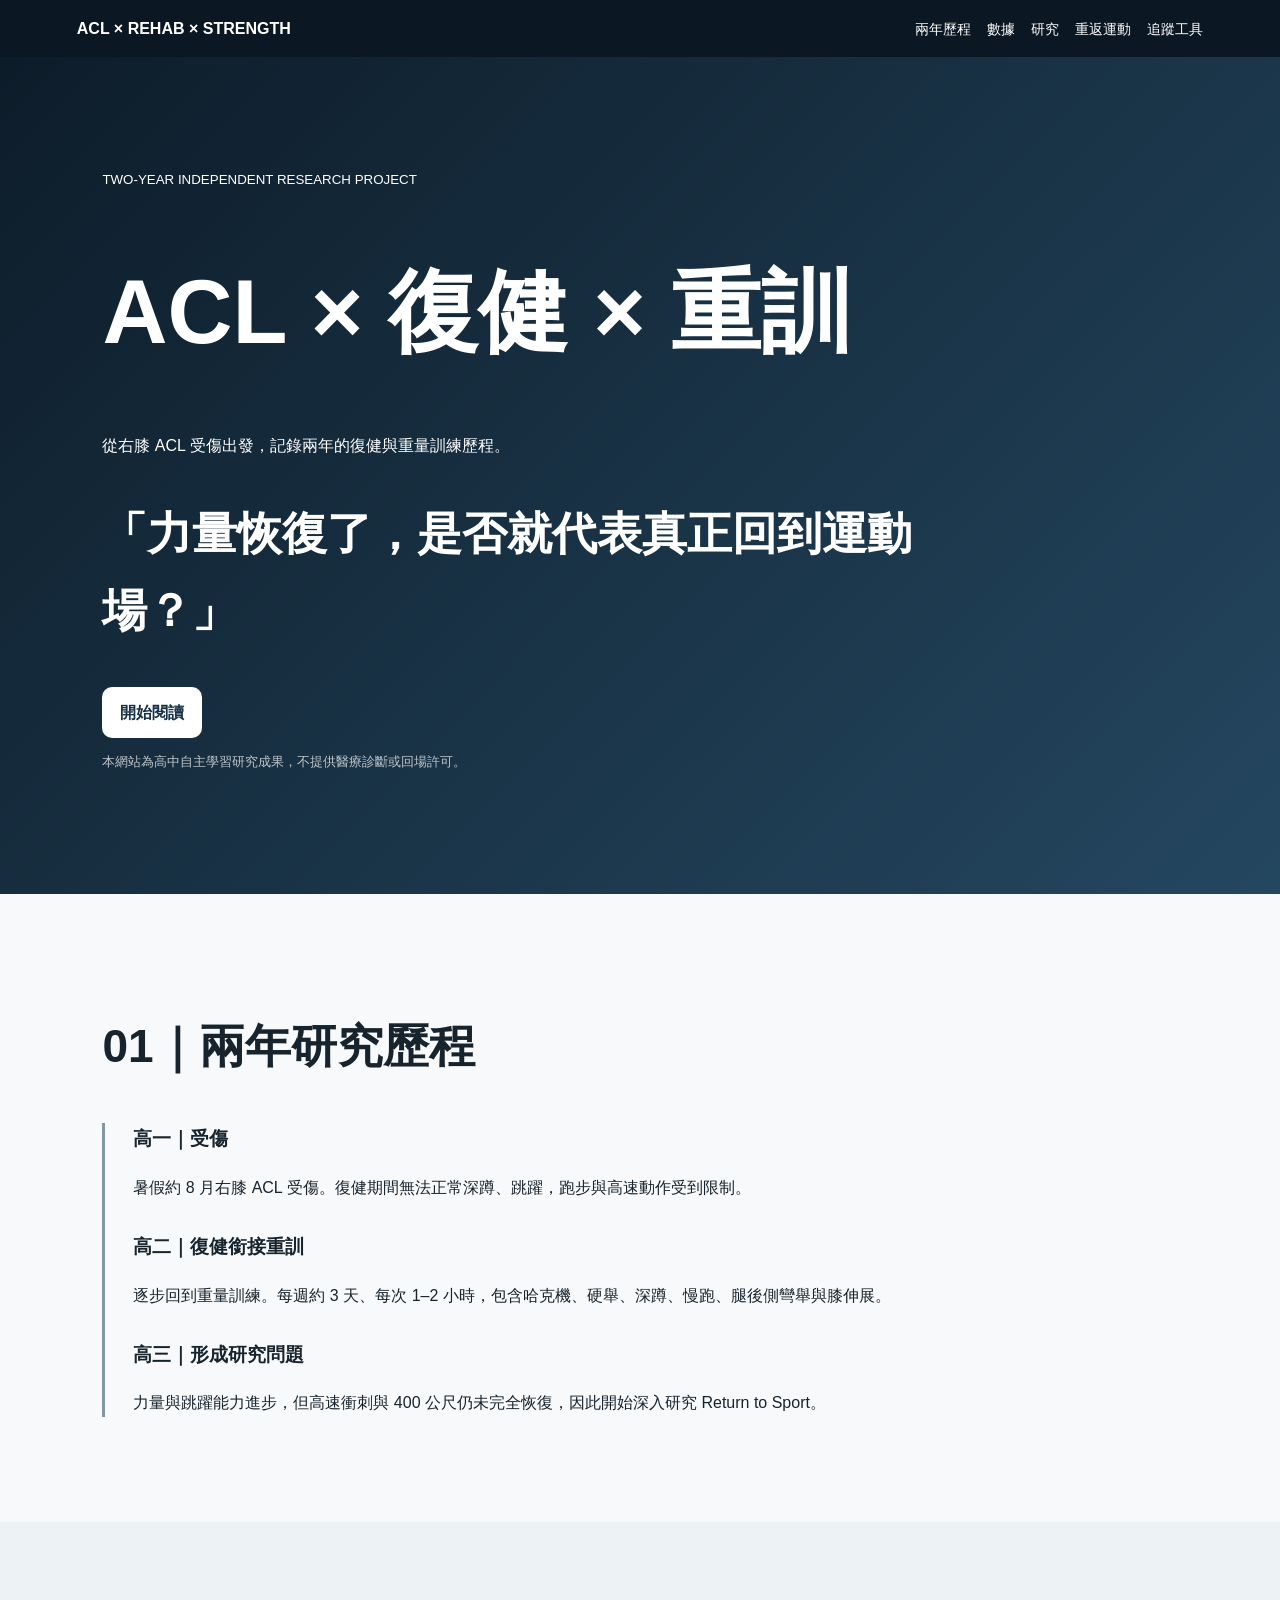
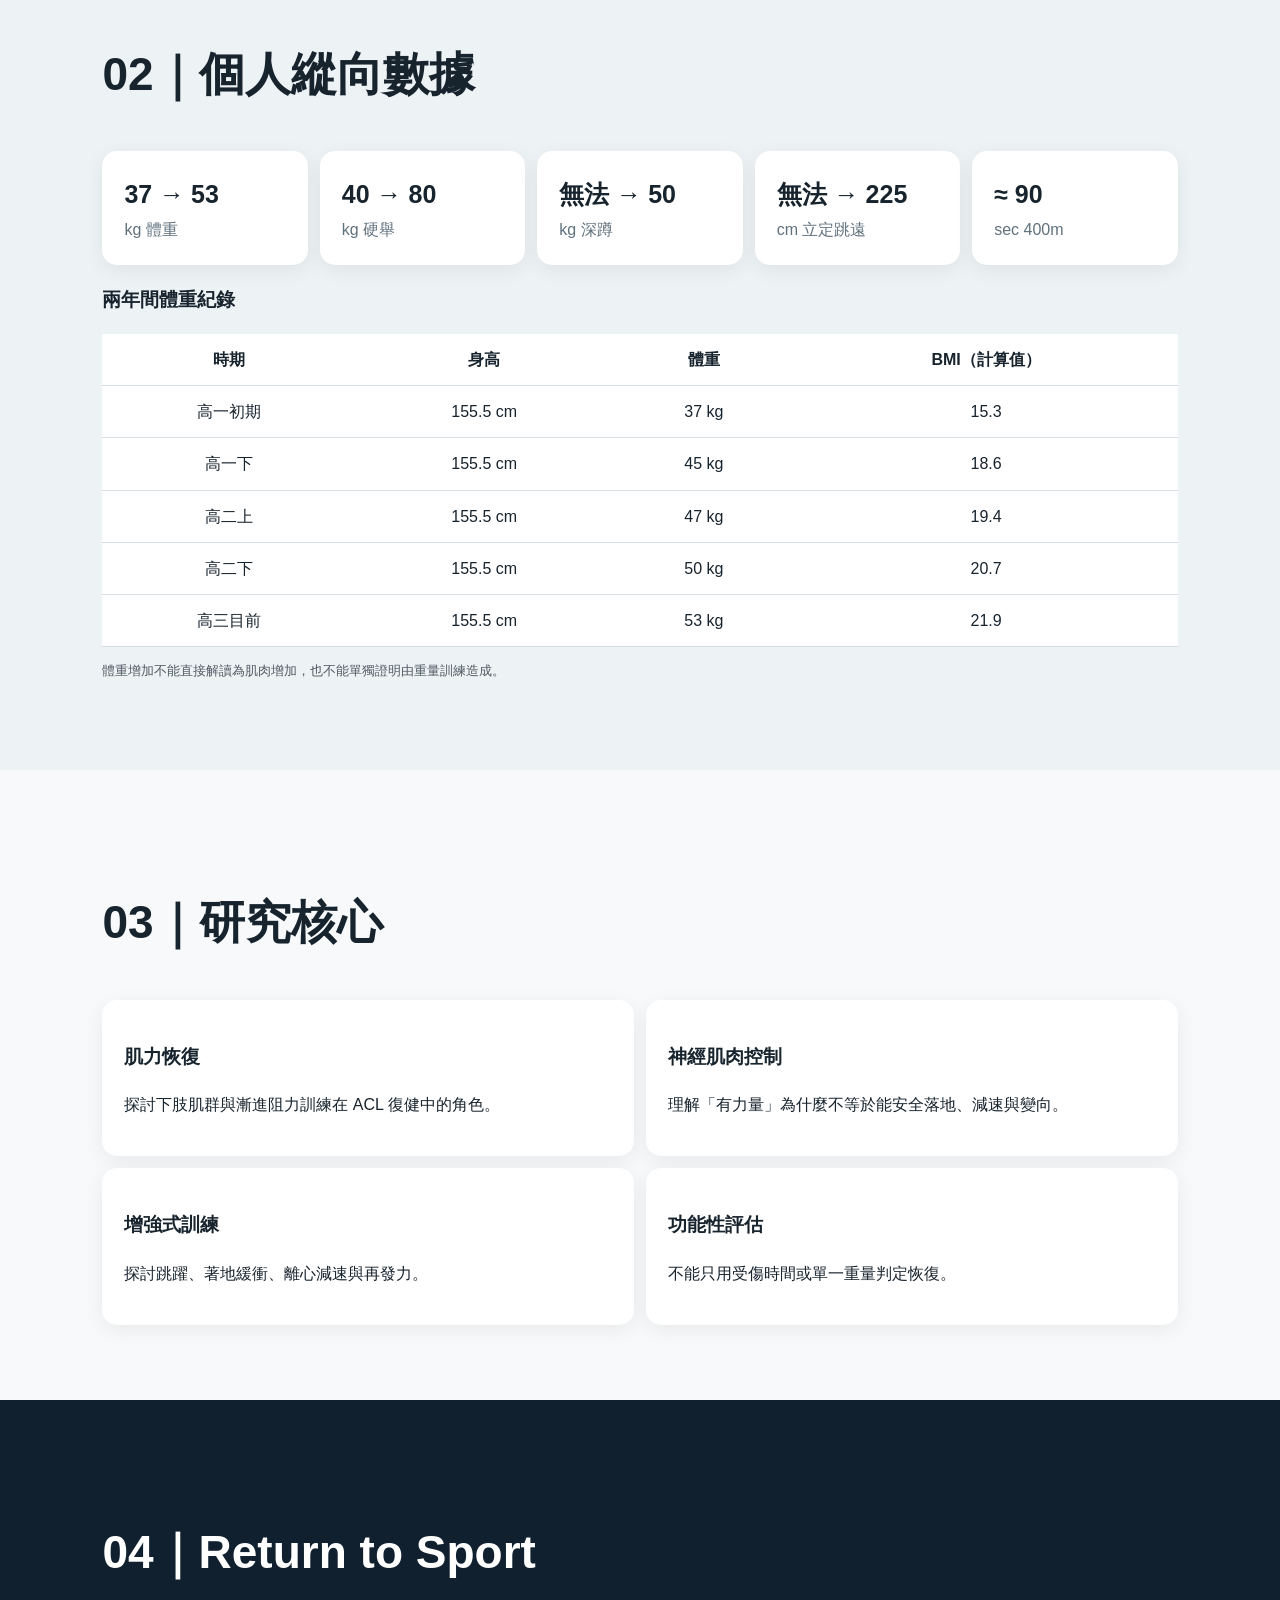
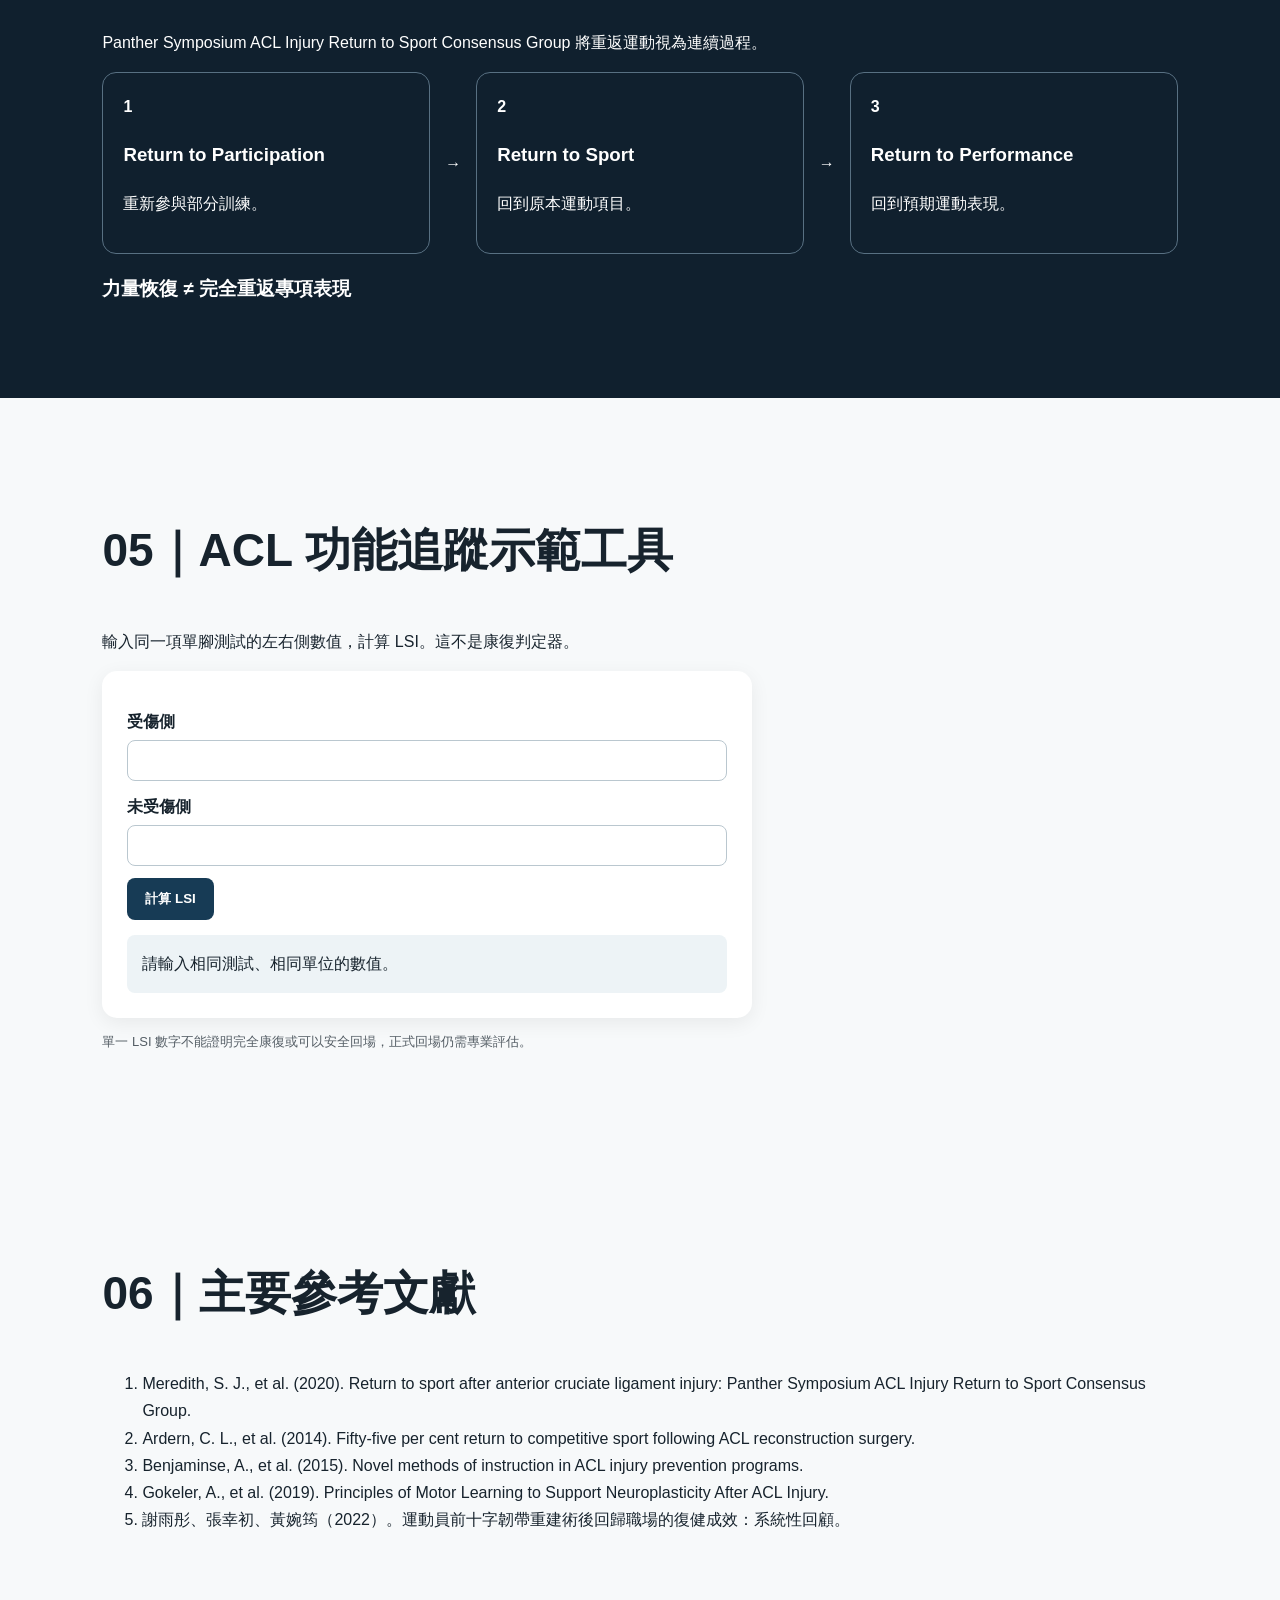
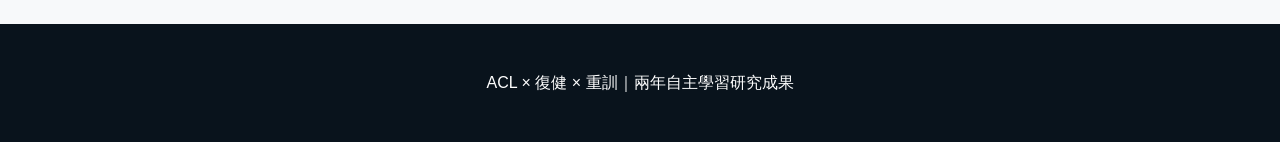
==== index.html @ 2fb3a778 "Add files via upload" ====
<!doctype html><html lang="zh-Hant"><head><meta charset="utf-8"><meta name="viewport" content="width=device-width,initial-scale=1"><title>ACL × 復健 × 重訓｜兩年自主專題</title><link rel="stylesheet" href="style.css"></head><body>
<header><b>ACL × REHAB × STRENGTH</b><nav><a href="#journey">兩年歷程</a><a href="#data">數據</a><a href="#research">研究</a><a href="#rts">重返運動</a><a href="#tool">追蹤工具</a></nav></header>
<section class="hero"><small>TWO-YEAR INDEPENDENT RESEARCH PROJECT</small><h1>ACL × 復健 × 重訓</h1><p>從右膝 ACL 受傷出發，記錄兩年的復健與重量訓練歷程。</p><h2>「力量恢復了，是否就代表真正回到運動場？」</h2><a class="btn" href="#journey">開始閱讀</a><p class="note">本網站為高中自主學習研究成果，不提供醫療診斷或回場許可。</p></section>
<main>
<section id="journey"><h2>01｜兩年研究歷程</h2><div class="timeline"><article><h3>高一｜受傷</h3><p>暑假約 8 月右膝 ACL 受傷。復健期間無法正常深蹲、跳躍，跑步與高速動作受到限制。</p></article><article><h3>高二｜復健銜接重訓</h3><p>逐步回到重量訓練。每週約 3 天、每次 1–2 小時，包含哈克機、硬舉、深蹲、慢跑、腿後側彎舉與膝伸展。</p></article><article><h3>高三｜形成研究問題</h3><p>力量與跳躍能力進步，但高速衝刺與 400 公尺仍未完全恢復，因此開始深入研究 Return to Sport。</p></article></div></section>
<section id="data" class="alt"><h2>02｜個人縱向數據</h2><div class="cards"><div><b>37 → 53</b><span>kg 體重</span></div><div><b>40 → 80</b><span>kg 硬舉</span></div><div><b>無法 → 50</b><span>kg 深蹲</span></div><div><b>無法 → 225</b><span>cm 立定跳遠</span></div><div><b>≈ 90</b><span>sec 400m</span></div></div>
<h3>兩年間體重紀錄</h3><table><tr><th>時期</th><th>身高</th><th>體重</th><th>BMI（計算值）</th></tr><tr><td>高一初期</td><td>155.5 cm</td><td>37 kg</td><td>15.3</td></tr><tr><td>高一下</td><td>155.5 cm</td><td>45 kg</td><td>18.6</td></tr><tr><td>高二上</td><td>155.5 cm</td><td>47 kg</td><td>19.4</td></tr><tr><td>高二下</td><td>155.5 cm</td><td>50 kg</td><td>20.7</td></tr><tr><td>高三目前</td><td>155.5 cm</td><td>53 kg</td><td>21.9</td></tr></table><p class="note">體重增加不能直接解讀為肌肉增加，也不能單獨證明由重量訓練造成。</p></section>
<section id="research"><h2>03｜研究核心</h2><div class="topics"><article><h3>肌力恢復</h3><p>探討下肢肌群與漸進阻力訓練在 ACL 復健中的角色。</p></article><article><h3>神經肌肉控制</h3><p>理解「有力量」為什麼不等於能安全落地、減速與變向。</p></article><article><h3>增強式訓練</h3><p>探討跳躍、著地緩衝、離心減速與再發力。</p></article><article><h3>功能性評估</h3><p>不能只用受傷時間或單一重量判定恢復。</p></article></div></section>
<section id="rts" class="dark"><h2>04｜Return to Sport</h2><p>Panther Symposium ACL Injury Return to Sport Consensus Group 將重返運動視為連續過程。</p><div class="steps"><div><b>1</b><h3>Return to Participation</h3><p>重新參與部分訓練。</p></div><div>→</div><div><b>2</b><h3>Return to Sport</h3><p>回到原本運動項目。</p></div><div>→</div><div><b>3</b><h3>Return to Performance</h3><p>回到預期運動表現。</p></div></div><h3>力量恢復 ≠ 完全重返專項表現</h3></section>
<section id="tool"><h2>05｜ACL 功能追蹤示範工具</h2><p>輸入同一項單腳測試的左右側數值，計算 LSI。這不是康復判定器。</p><div class="calc"><label>受傷側<input id="injured" type="number" min="0" step=".1"></label><label>未受傷側<input id="healthy" type="number" min="0" step=".1"></label><button onclick="calcLSI()">計算 LSI</button><div id="result">請輸入相同測試、相同單位的數值。</div></div><p class="note">單一 LSI 數字不能證明完全康復或可以安全回場，正式回場仍需專業評估。</p></section>
<section><h2>06｜主要參考文獻</h2><ol><li>Meredith, S. J., et al. (2020). Return to sport after anterior cruciate ligament injury: Panther Symposium ACL Injury Return to Sport Consensus Group.</li><li>Ardern, C. L., et al. (2014). Fifty-five per cent return to competitive sport following ACL reconstruction surgery.</li><li>Benjaminse, A., et al. (2015). Novel methods of instruction in ACL injury prevention programs.</li><li>Gokeler, A., et al. (2019). Principles of Motor Learning to Support Neuroplasticity After ACL Injury.</li><li>謝雨彤、張幸初、黃婉筠（2022）。運動員前十字韌帶重建術後回歸職場的復健成效：系統性回顧。</li></ol></section>
</main><footer>ACL × 復健 × 重訓｜兩年自主學習研究成果</footer><script src="script.js"></script></body></html>
---- style.css ----
*{box-sizing:border-box}html{scroll-behavior:smooth}body{margin:0;font-family:-apple-system,BlinkMacSystemFont,"Microsoft JhengHei",sans-serif;color:#17232d;background:#f7f9fa;line-height:1.7}header{position:sticky;top:0;z-index:5;display:flex;justify-content:space-between;padding:15px 6vw;background:#0b1722;color:white}nav a{color:white;text-decoration:none;margin-left:16px;font-size:14px}.hero{max-width:none;min-height:72vh;padding:12vh 8vw;background:linear-gradient(135deg,#0d1c29,#244760);color:white}.hero h1{font-size:clamp(45px,8vw,90px);line-height:1}.hero h2{font-size:clamp(24px,4vw,45px);max-width:900px}.btn{display:inline-block;padding:12px 18px;background:white;color:#173247;border-radius:10px;text-decoration:none;font-weight:700}main section{padding:75px 8vw;max-width:1300px;margin:auto}section h2{font-size:clamp(28px,4vw,46px)}.alt{max-width:none;background:#edf2f5}.dark{max-width:none;background:#10202e;color:white}.timeline{border-left:3px solid #8096a5;padding-left:28px}.timeline article{margin:30px 0}.cards,.topics{display:grid;grid-template-columns:repeat(5,1fr);gap:12px}.cards div,.topics article{background:white;padding:22px;border-radius:15px;box-shadow:0 5px 20px #0001}.cards b{display:block;font-size:25px}.cards span{color:#60717e}.topics{grid-template-columns:repeat(2,1fr)}table{width:100%;border-collapse:collapse;background:white}th,td{padding:12px;border-bottom:1px solid #d7dfe4;text-align:center}.steps{display:grid;grid-template-columns:1fr auto 1fr auto 1fr;gap:15px;align-items:center}.steps>div:not(:nth-child(even)){border:1px solid #587082;padding:20px;border-radius:14px}.calc{max-width:650px;background:white;padding:25px;border-radius:15px;box-shadow:0 5px 20px #0001}label{display:block;font-weight:700;margin:12px 0}input{width:100%;padding:12px;margin-top:5px;border:1px solid #bac7cf;border-radius:8px}button{padding:12px 18px;border:0;border-radius:8px;background:#173b55;color:white;font-weight:700}#result{margin-top:15px;background:#edf3f6;padding:15px;border-radius:8px}.note{font-size:13px;opacity:.72}footer{text-align:center;padding:45px;background:#09131c;color:white}@media(max-width:800px){nav{display:none}.cards{grid-template-columns:repeat(2,1fr)}.topics,.steps{grid-template-columns:1fr}.steps>div:nth-child(even){text-align:center;transform:rotate(90deg)}}
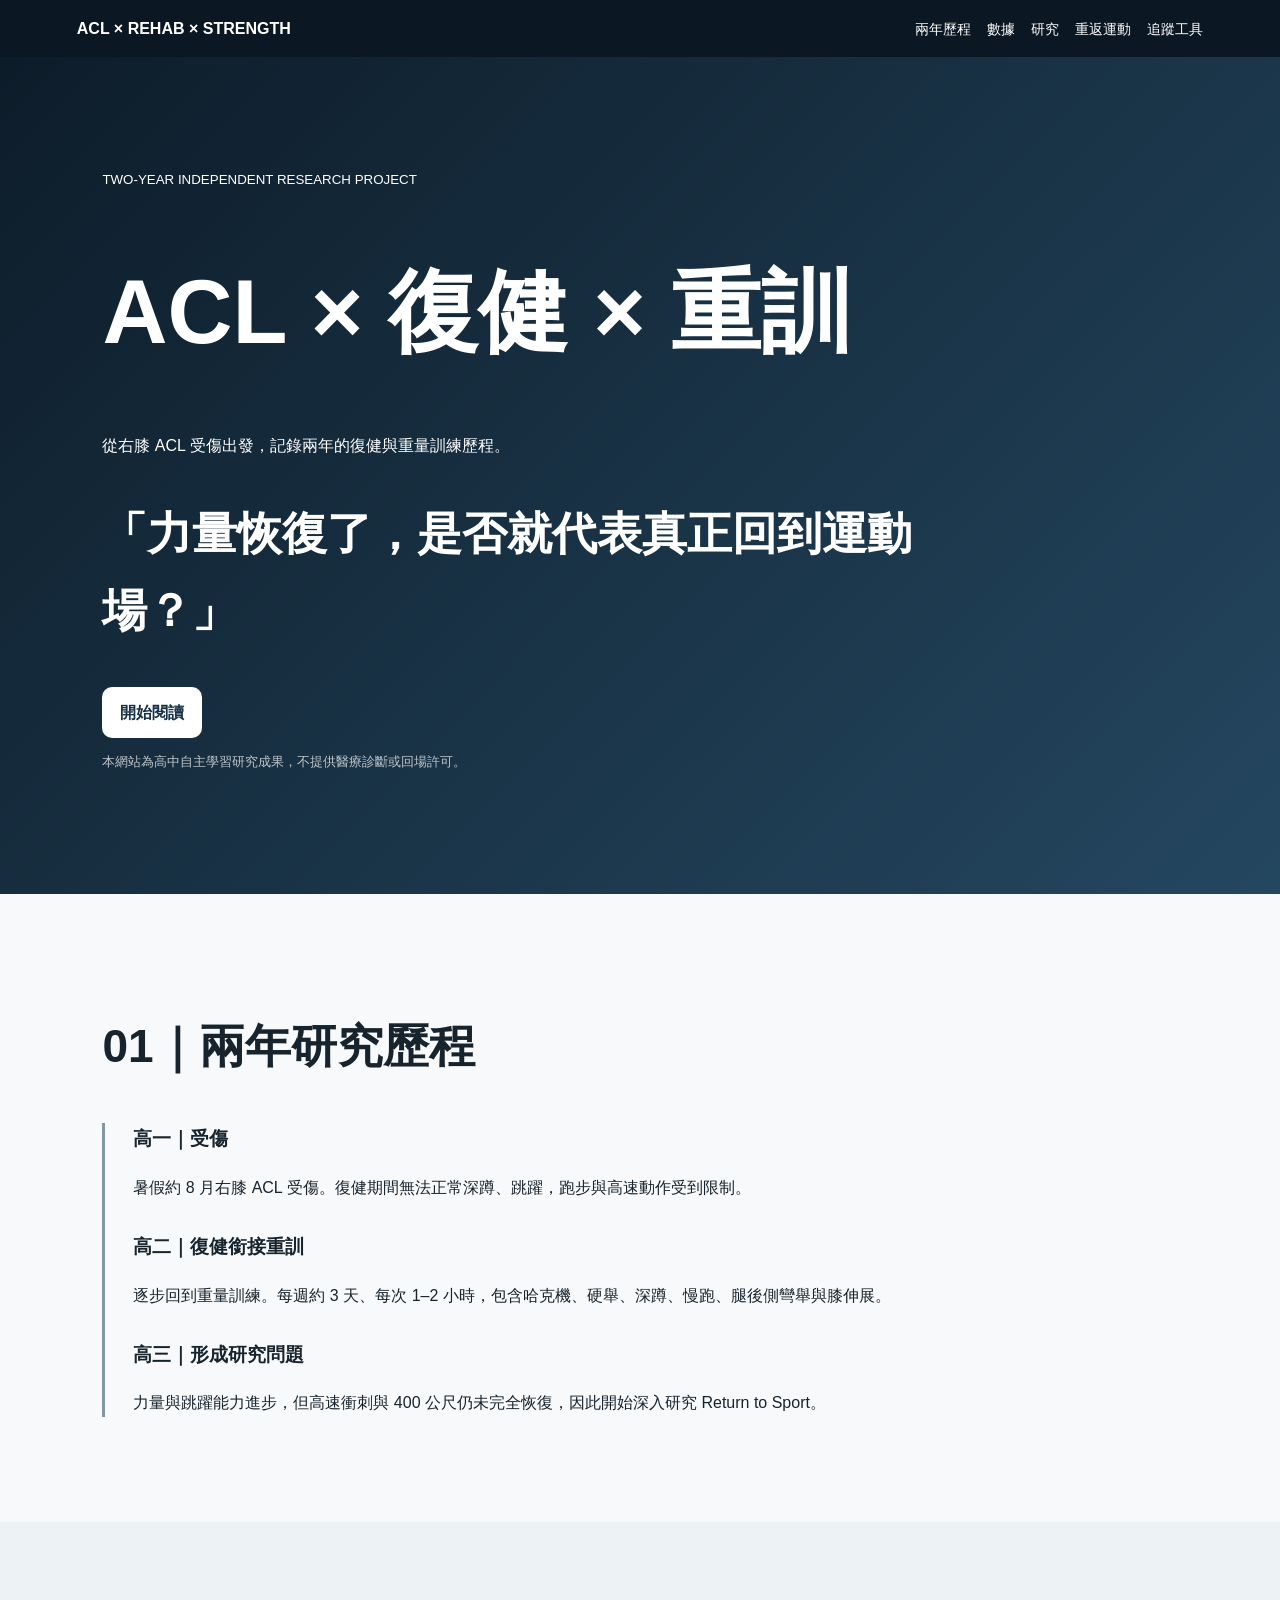
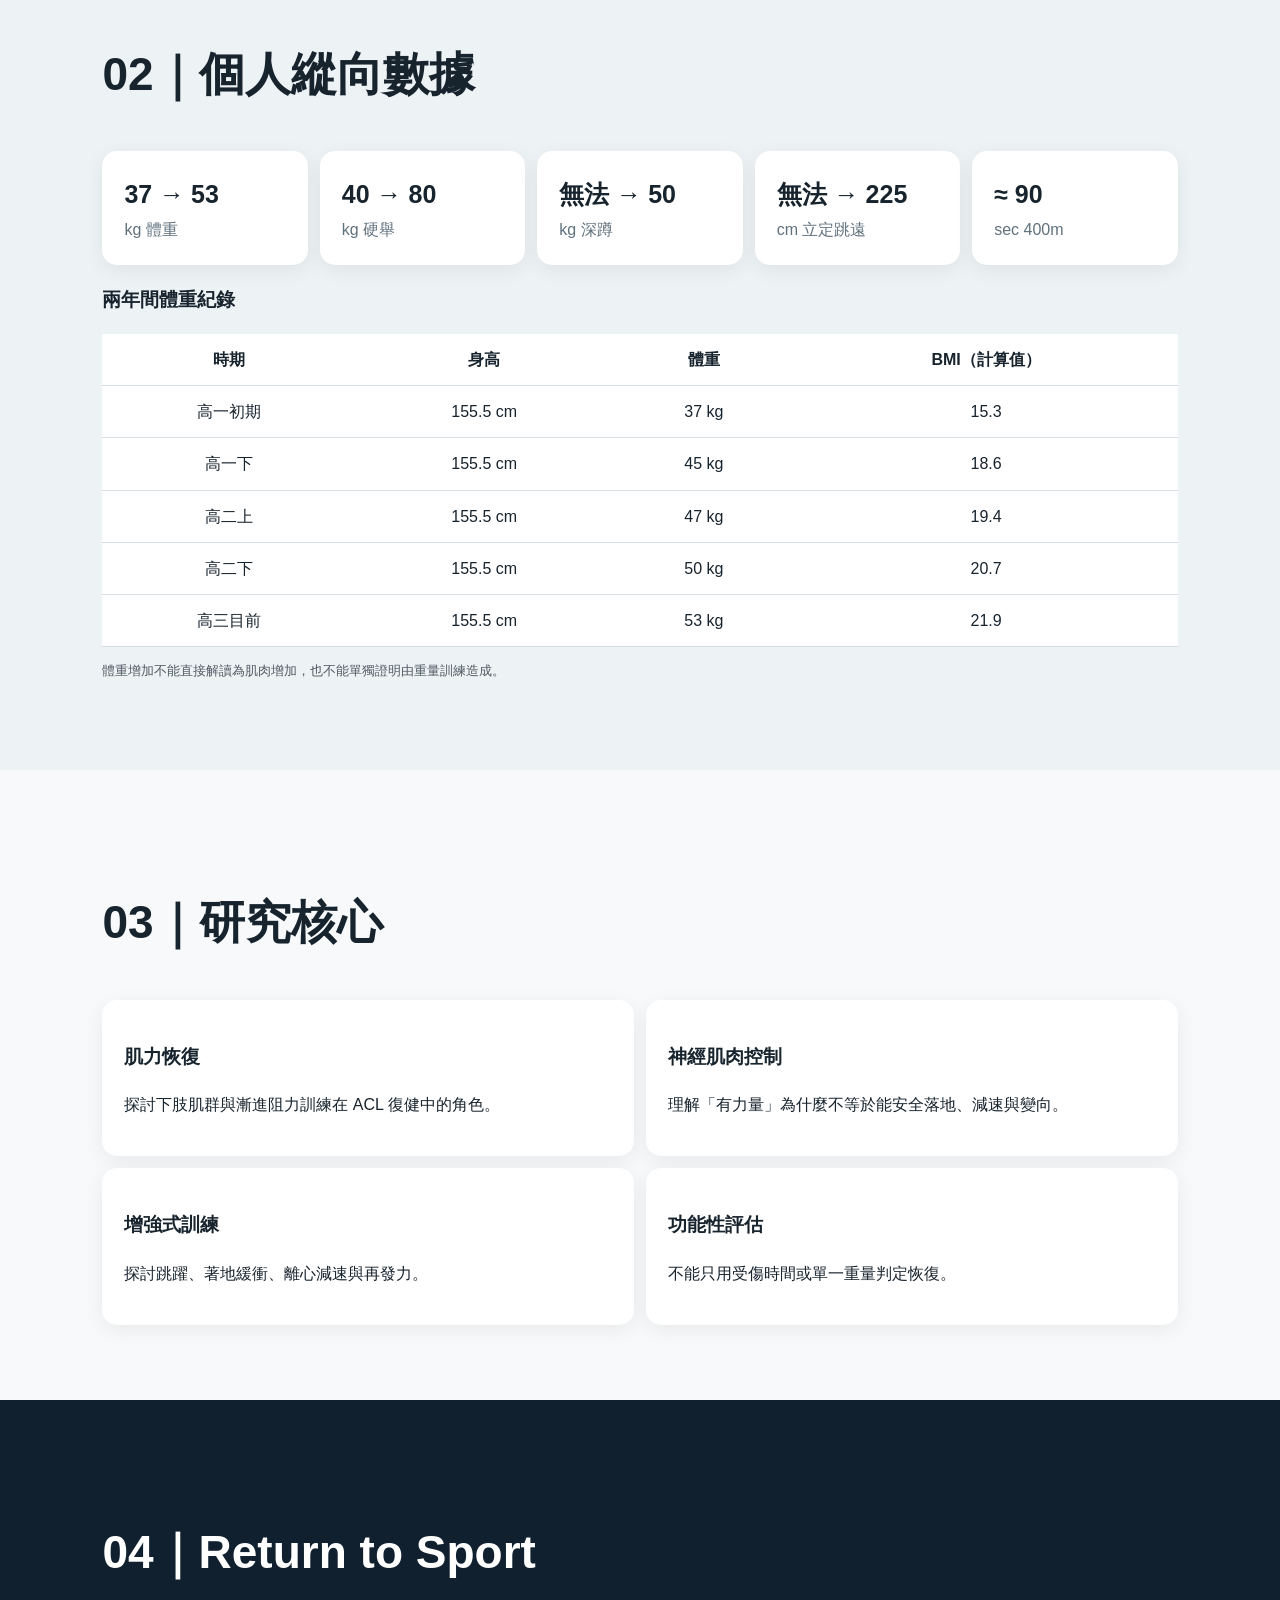
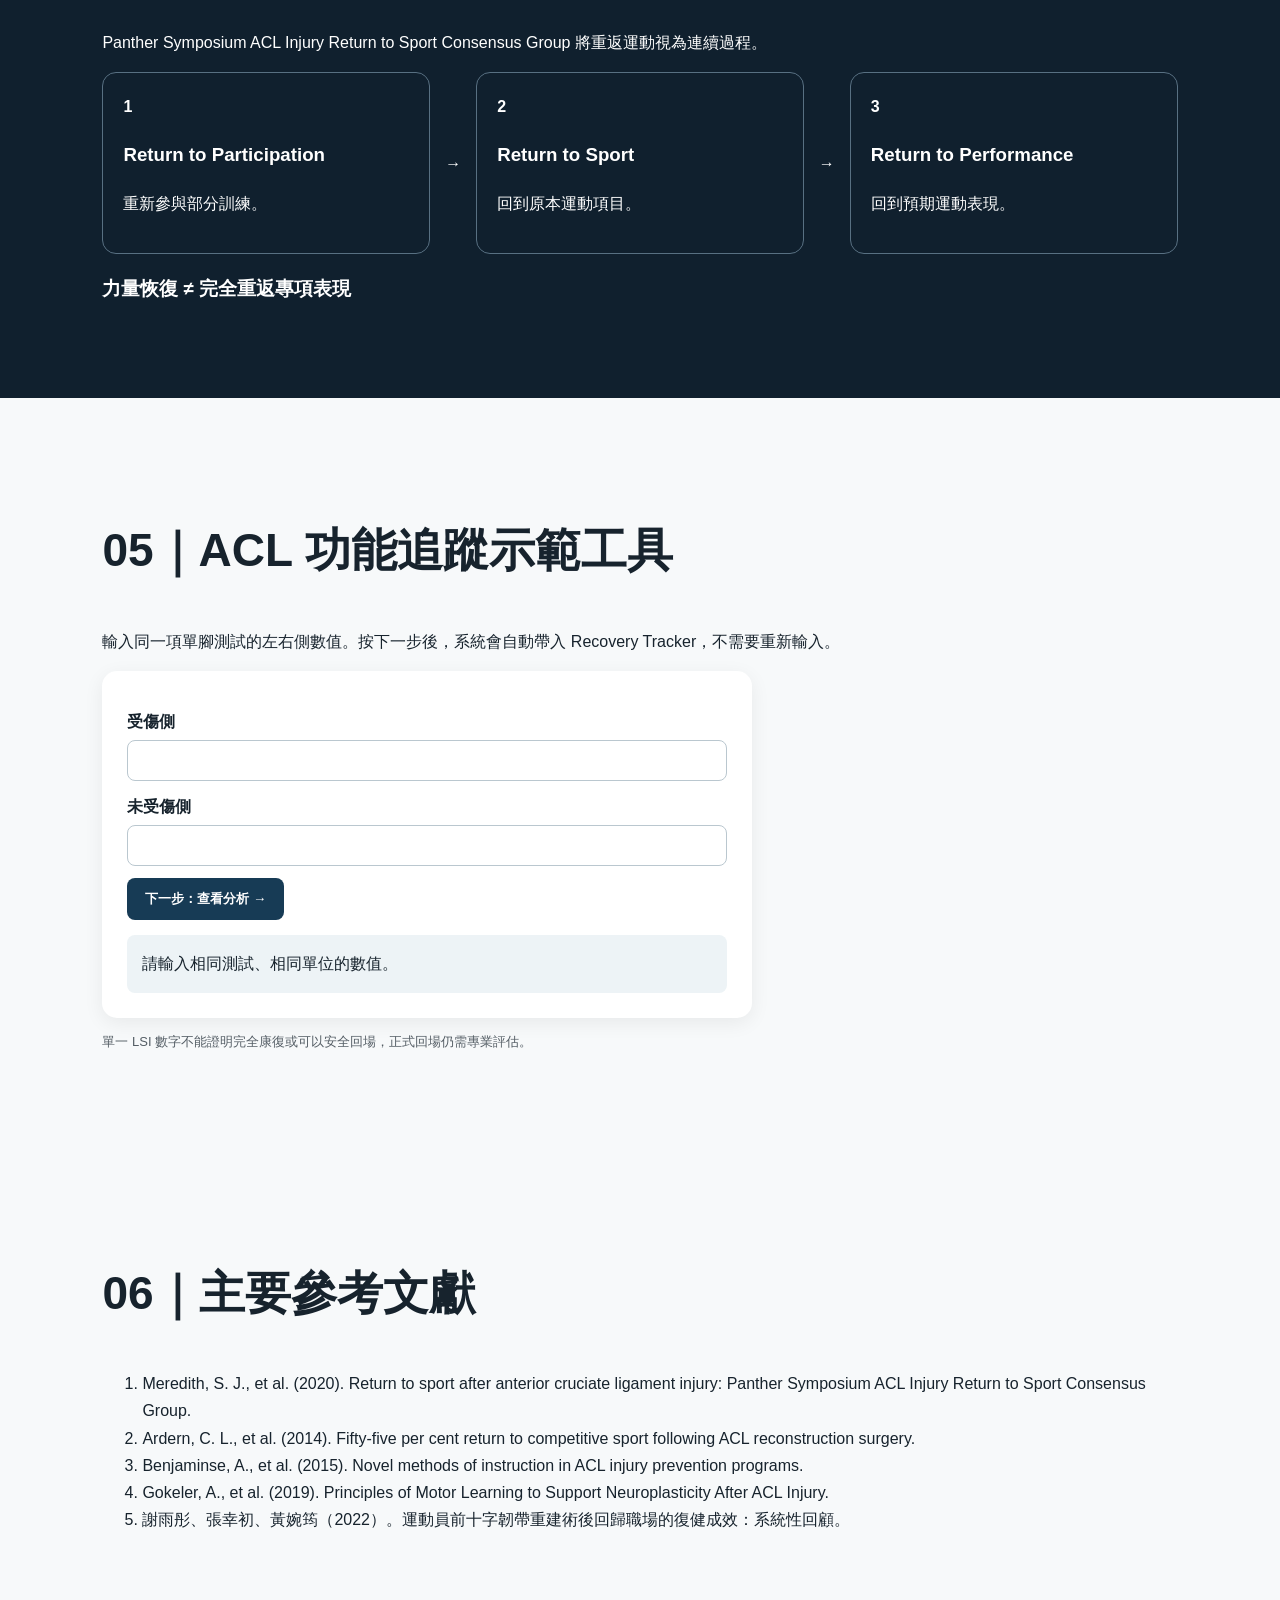
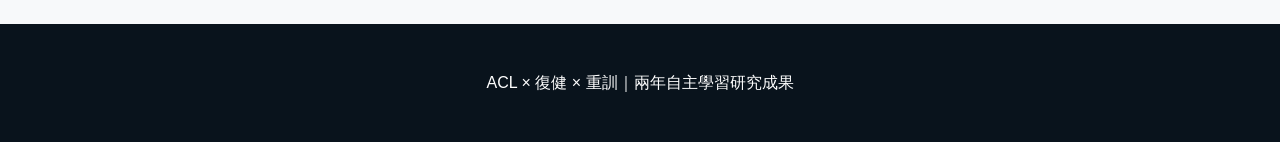
==== commit 4c256fc8: "Add files via upload" ====
--- a/index.html
+++ b/index.html
@@ -7,6 +7,6 @@
 <h3>兩年間體重紀錄</h3><table><tr><th>時期</th><th>身高</th><th>體重</th><th>BMI（計算值）</th></tr><tr><td>高一初期</td><td>155.5 cm</td><td>37 kg</td><td>15.3</td></tr><tr><td>高一下</td><td>155.5 cm</td><td>45 kg</td><td>18.6</td></tr><tr><td>高二上</td><td>155.5 cm</td><td>47 kg</td><td>19.4</td></tr><tr><td>高二下</td><td>155.5 cm</td><td>50 kg</td><td>20.7</td></tr><tr><td>高三目前</td><td>155.5 cm</td><td>53 kg</td><td>21.9</td></tr></table><p class="note">體重增加不能直接解讀為肌肉增加，也不能單獨證明由重量訓練造成。</p></section>
 <section id="research"><h2>03｜研究核心</h2><div class="topics"><article><h3>肌力恢復</h3><p>探討下肢肌群與漸進阻力訓練在 ACL 復健中的角色。</p></article><article><h3>神經肌肉控制</h3><p>理解「有力量」為什麼不等於能安全落地、減速與變向。</p></article><article><h3>增強式訓練</h3><p>探討跳躍、著地緩衝、離心減速與再發力。</p></article><article><h3>功能性評估</h3><p>不能只用受傷時間或單一重量判定恢復。</p></article></div></section>
 <section id="rts" class="dark"><h2>04｜Return to Sport</h2><p>Panther Symposium ACL Injury Return to Sport Consensus Group 將重返運動視為連續過程。</p><div class="steps"><div><b>1</b><h3>Return to Participation</h3><p>重新參與部分訓練。</p></div><div>→</div><div><b>2</b><h3>Return to Sport</h3><p>回到原本運動項目。</p></div><div>→</div><div><b>3</b><h3>Return to Performance</h3><p>回到預期運動表現。</p></div></div><h3>力量恢復 ≠ 完全重返專項表現</h3></section>
-<section id="tool"><h2>05｜ACL 功能追蹤示範工具</h2><p>輸入同一項單腳測試的左右側數值，計算 LSI。這不是康復判定器。</p><div class="calc"><label>受傷側<input id="injured" type="number" min="0" step=".1"></label><label>未受傷側<input id="healthy" type="number" min="0" step=".1"></label><button onclick="calcLSI()">計算 LSI</button><div id="result">請輸入相同測試、相同單位的數值。</div></div><p class="note">單一 LSI 數字不能證明完全康復或可以安全回場，正式回場仍需專業評估。</p></section>
+<section id="tool"><h2>05｜ACL 功能追蹤示範工具</h2><p>輸入同一項單腳測試的左右側數值。按下一步後，系統會自動帶入 Recovery Tracker，不需要重新輸入。</p><div class="calc"><label>受傷側<input id="injured" type="number" min="0" step=".1"></label><label>未受傷側<input id="healthy" type="number" min="0" step=".1"></label><button onclick="startTracker()">下一步：查看分析 →</button><div id="result">請輸入相同測試、相同單位的數值。</div></div><p class="note">單一 LSI 數字不能證明完全康復或可以安全回場，正式回場仍需專業評估。</p></section>
 <section><h2>06｜主要參考文獻</h2><ol><li>Meredith, S. J., et al. (2020). Return to sport after anterior cruciate ligament injury: Panther Symposium ACL Injury Return to Sport Consensus Group.</li><li>Ardern, C. L., et al. (2014). Fifty-five per cent return to competitive sport following ACL reconstruction surgery.</li><li>Benjaminse, A., et al. (2015). Novel methods of instruction in ACL injury prevention programs.</li><li>Gokeler, A., et al. (2019). Principles of Motor Learning to Support Neuroplasticity After ACL Injury.</li><li>謝雨彤、張幸初、黃婉筠（2022）。運動員前十字韌帶重建術後回歸職場的復健成效：系統性回顧。</li></ol></section>
 </main><footer>ACL × 復健 × 重訓｜兩年自主學習研究成果</footer><script src="script.js"></script></body></html>
